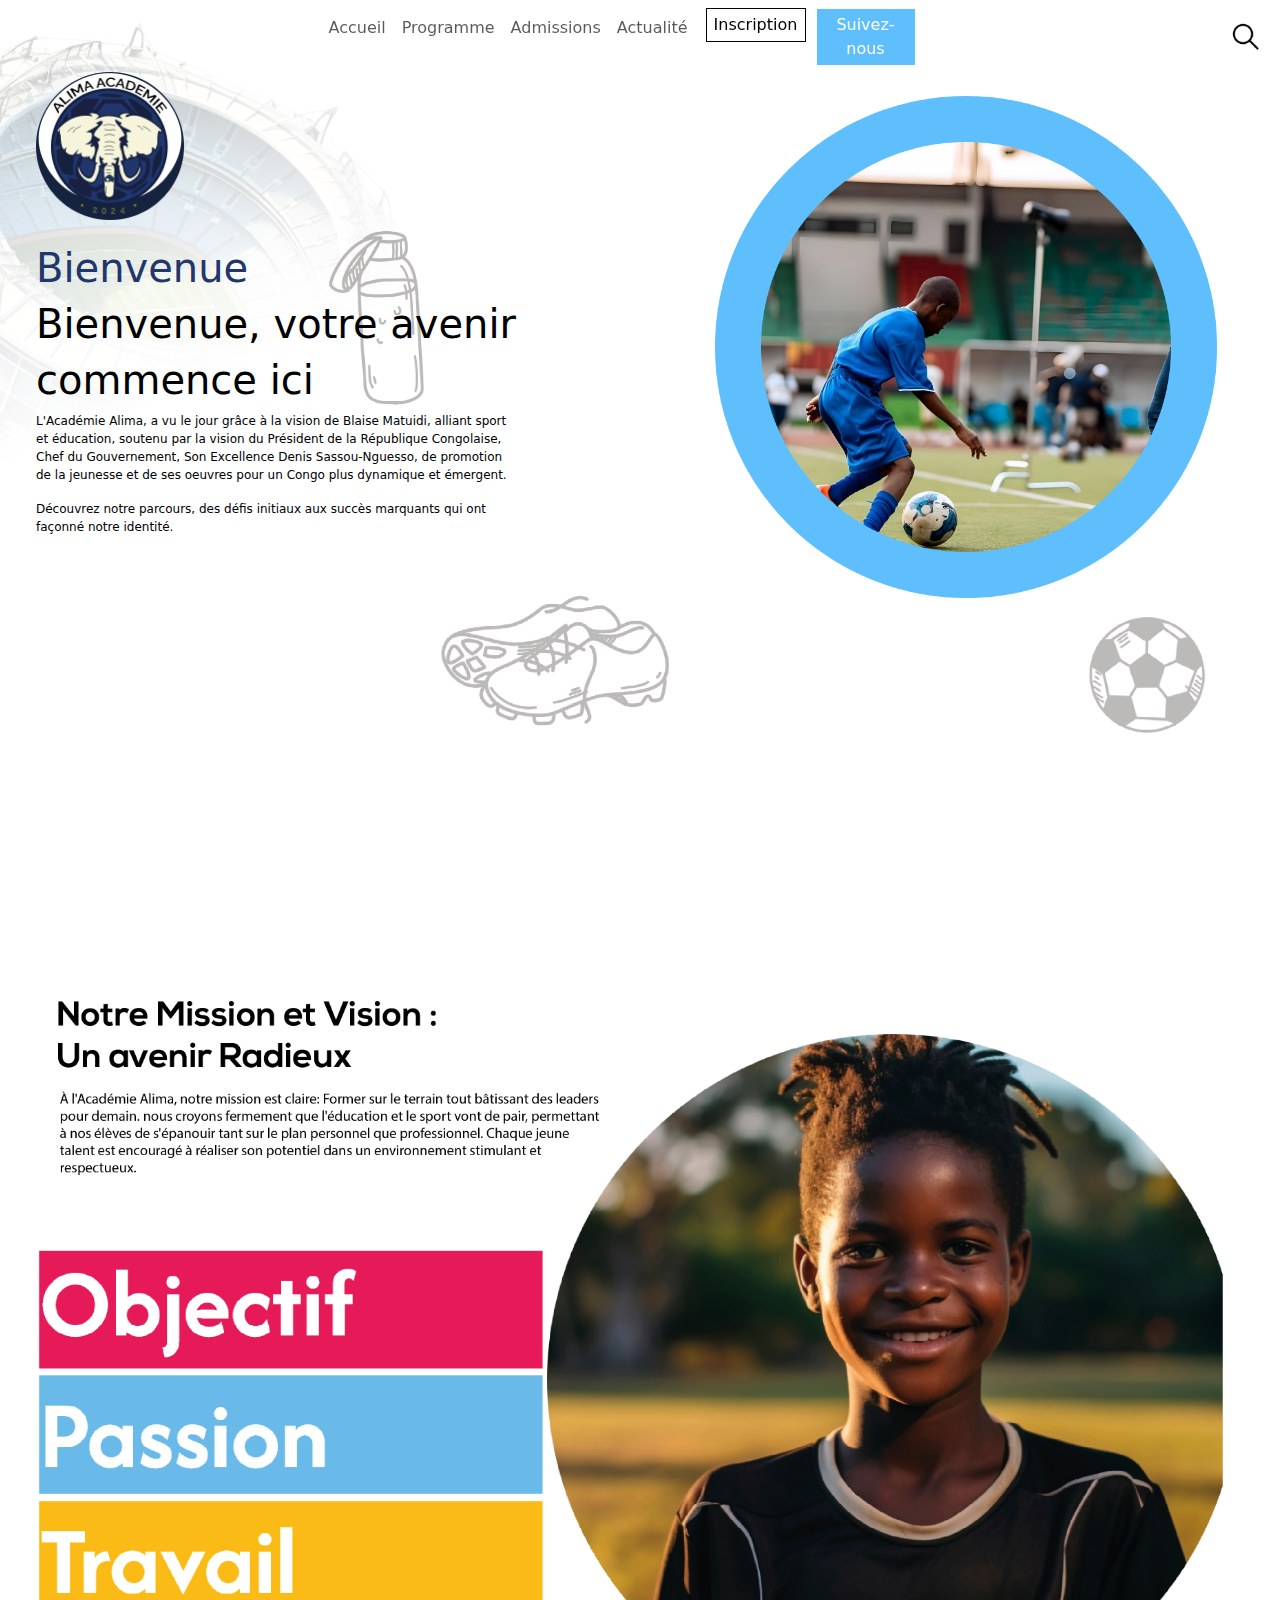
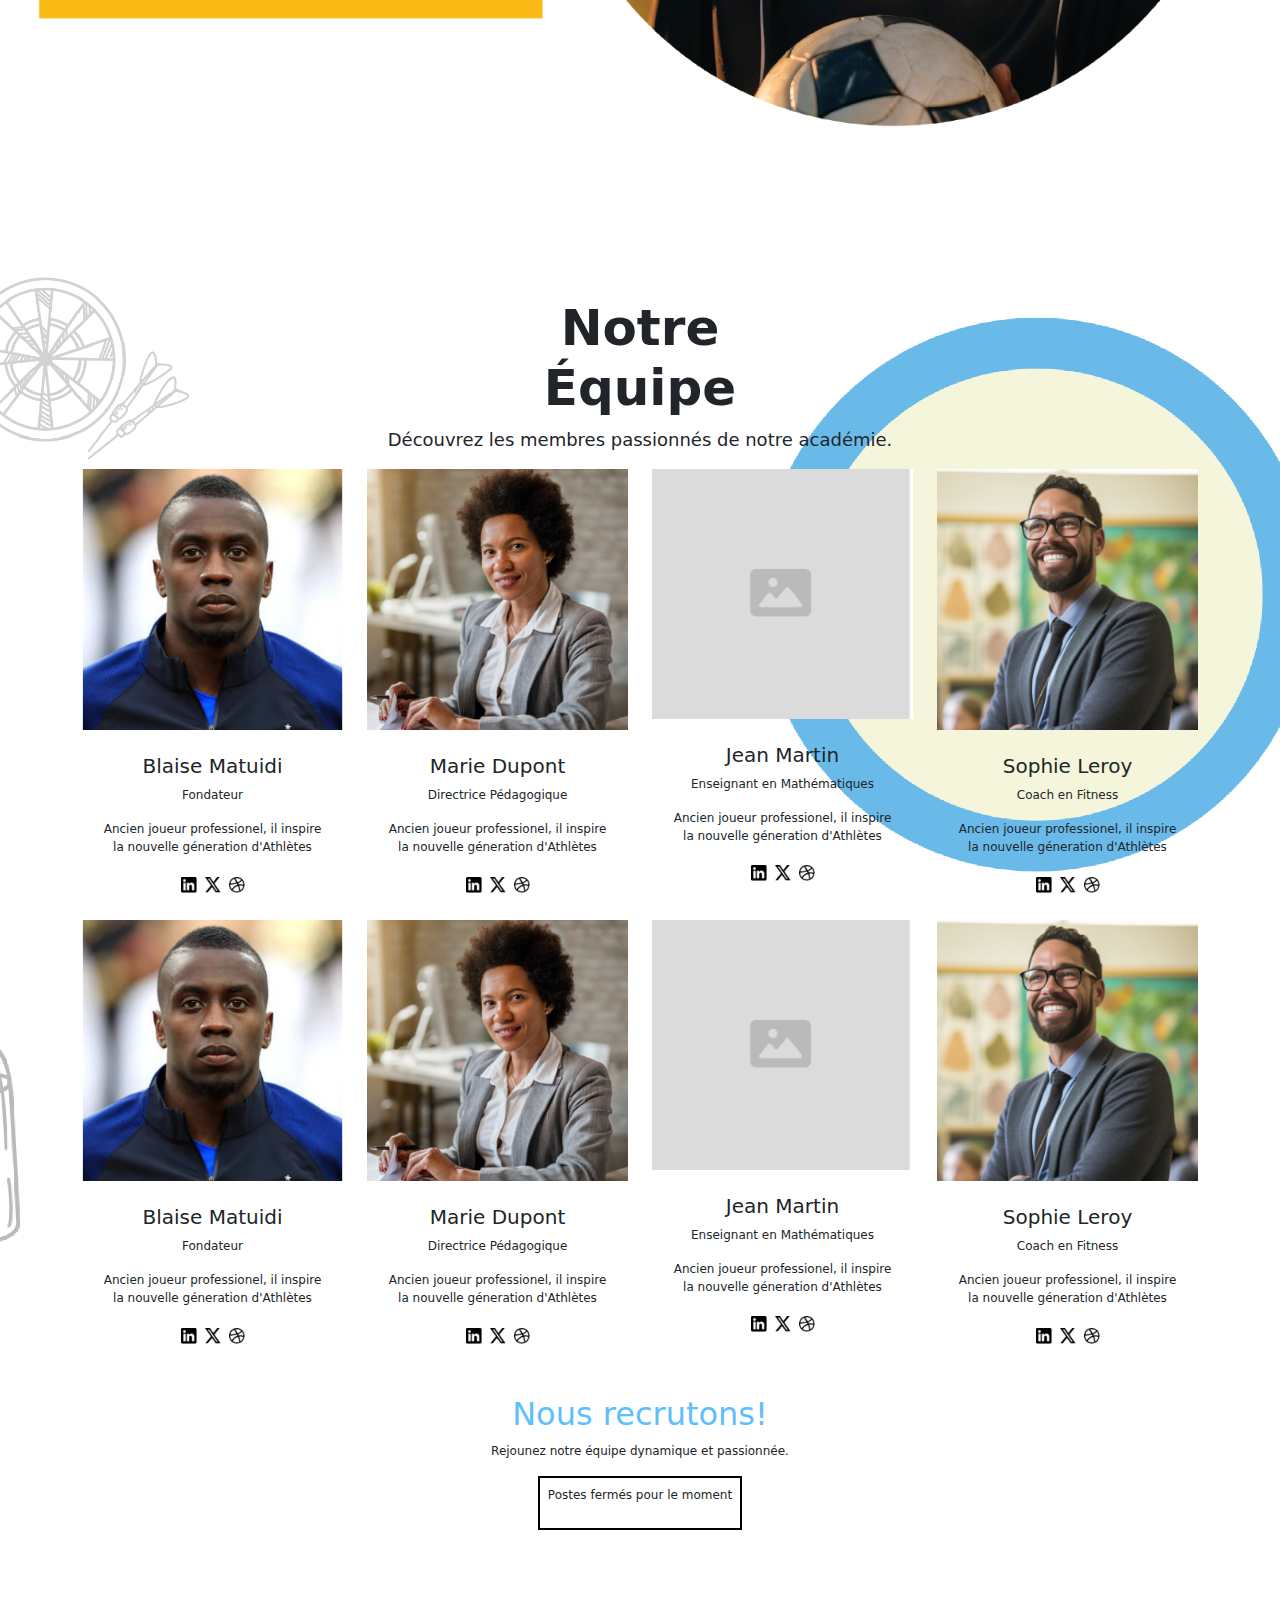
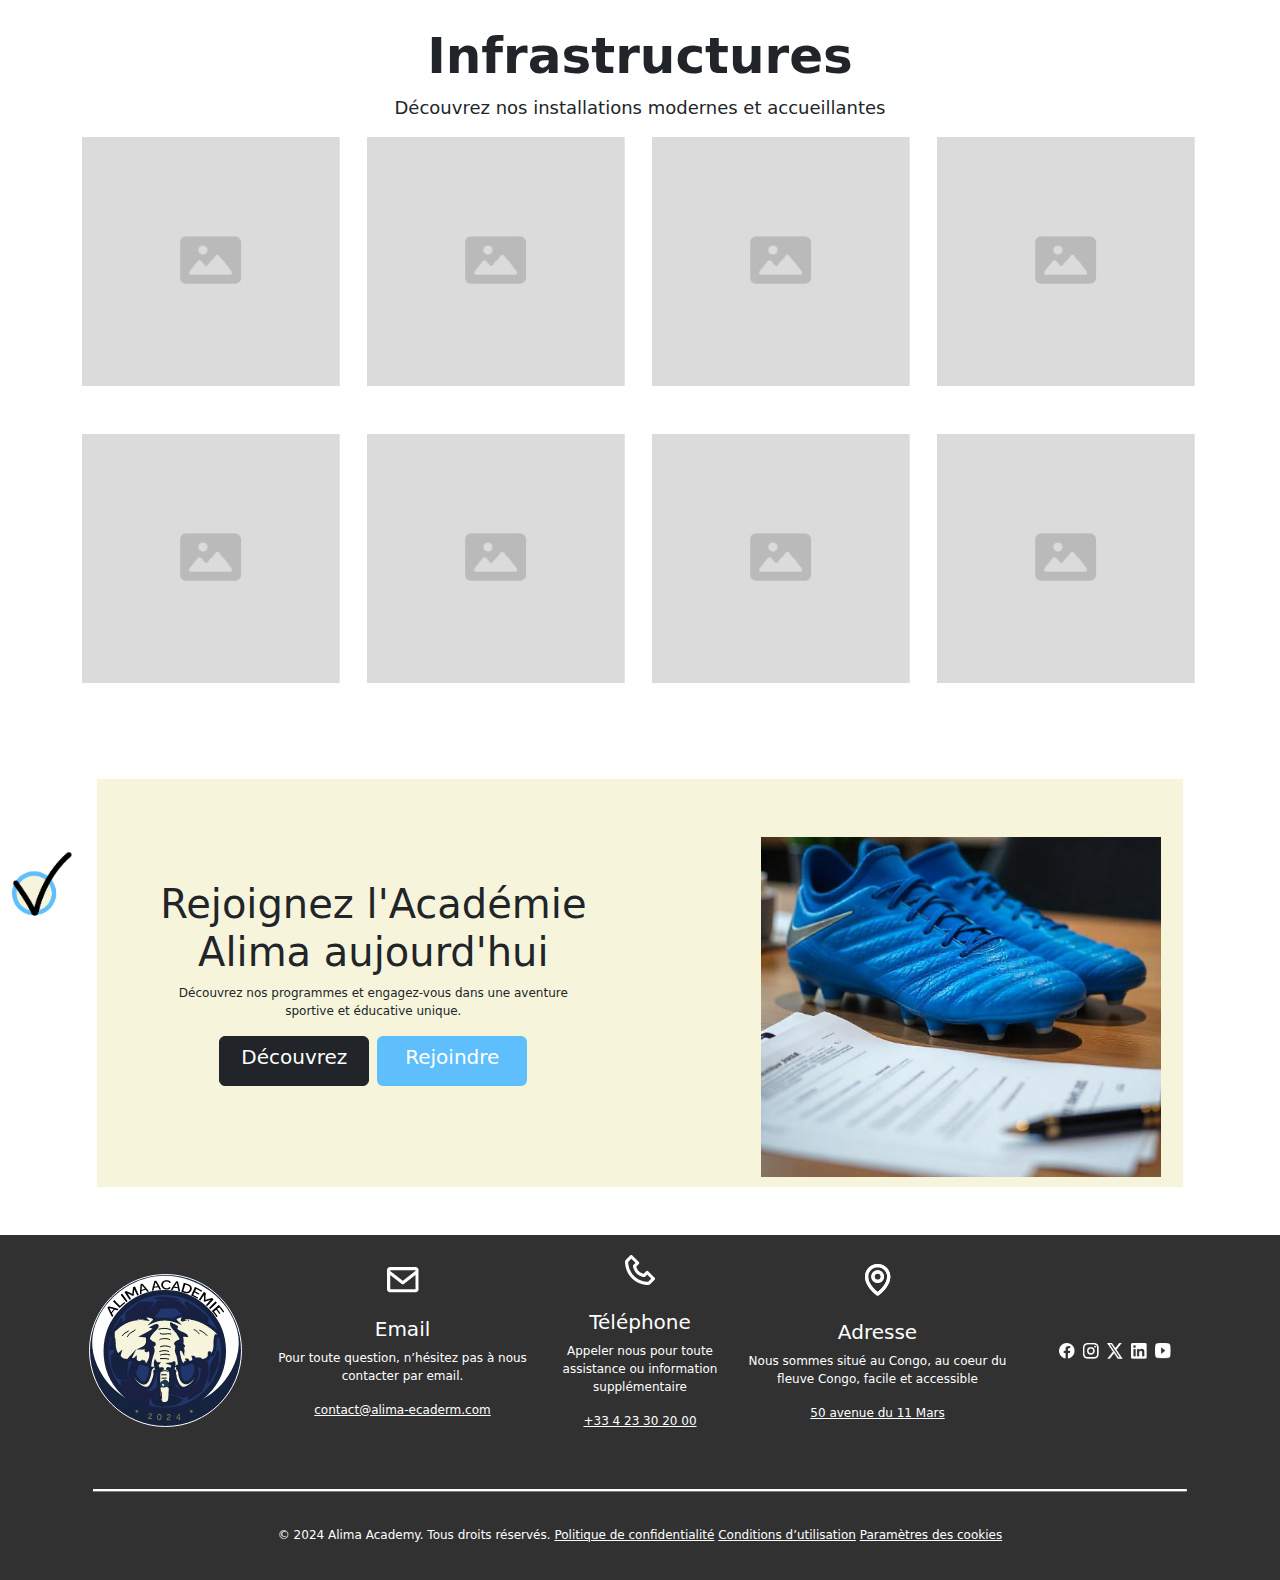
==== acceuil.html @ eb1f6236 "first commit" ====
<!DOCTYPE html>
<html lang="fr">
  <head>
    <meta charset="UTF-8" />
    <meta name="viewport" content="width=device-width, initial-scale=1.0" />
    <title>Footer</title>
    <link
      href="https://cdn.jsdelivr.net/npm/bootstrap@5.3.0/dist/css/bootstrap.min.css"
      rel="stylesheet"
    />
    <link rel="stylesheet" href="/assets/css/footer.css" />
    <link rel="stylesheet" href="/assets/css/acceuil.css" />
    <style>
      header {
        background: url("assets/image/acceuil/background.png") no-repeat center
          center/cover;
      }
      .navbar-toggler {
        background-color: black;
        color: white;
      }
      .navbar-toggler-icon {
        filter: invert(1); /* Inverse les couleurs, donc noir -> blanc */
      }
      #equipe {
        background: url("assets/image/acceuil/background2.png") no-repeat center
          center/cover;
      }
      .navbar {
        width: 100%;
        background-color: transparent;
        position: fixed;
        z-index: 100000;
      }
      .navbar.scrolled {
        background-color: black; /* Couleur après le scroll */
        box-shadow: 0px 4px 10px rgba(0, 0, 0, 0.2); /* Ajout d'une ombre */
      }
    </style>
  </head>
  <body>
    <nav class="navbar navbar-expand-lg mb-4t">
      <div class="container-fluid">
        <!-- Bouton de bascule pour les écrans mobiles -->
        <button
          class="navbar-toggler"
          type="button"
          data-bs-toggle="collapse"
          data-bs-target="#navbarNav"
        >
          <span class="navbar-toggler-icon"></span>
        </button>

        <!-- Contenu de la navbar -->
        <div
          class="collapse navbar-collapse justify-content-center"
          id="navbarNav"
        >
          <!-- Liste centrée -->
          <ul class="navbar-nav mx-auto">
            <!-- Utilisation de mx-auto pour centrer -->
            <li class="nav-item">
              <a class="nav-link" href="/acceuil.html">Accueil</a>
            </li>
            <li class="nav-item">
              <a class="nav-link" href="/programme.html">Programme</a>
            </li>
            <li class="nav-item">
              <a class="nav-link" href="/admissions.html">Admissions</a>
            </li>
            <li class="nav-item"><a class="nav-link" href="#">Actualité</a></li>
            <li class="nav-item">
              <button id="btn-first" class="btn-menu" type="button">
                Inscription
              </button>
            </li>
            <li class="nav-item">
              <button id="btn-second" class="btn-menu" type="button">
                Suivez-nous
              </button>
            </li>
          </ul>
        </div>

        <!-- Bouton de recherche (aligné à droite) -->
        <button id="btn-Recherche" type="button" class="ms-auto">
          <!-- Utilisation de ms-auto pour aligner à droite -->
          <img
            width="32"
            height="32"
            src="/assets/image/acceuil/search.png"
            alt="Recherche"
          />
        </button>
      </div>
    </nav>

    <header class="wrapper text-center bg-primary text-white">
      <div class="row mt-5">
        <!-- Colonne de gauche (contenu textuel) -->
        <div class="col-md-6 text-start ps-5 mt-4">
          <!-- Utilisation de ps-5 pour le padding à gauche -->
          <!-- Logo -->
          <img
            class="mb-4"
            style="width: 25%"
            src="/assets/image/acceuil/logo.png"
            alt="Logo Alima Académie"
          />

          <!-- Titres -->
          <h1 style="color: #20366d">Bienvenue</h1>
          <h1 style="color: black">Bienvenue, votre avenir</h1>
          <h1 style="color: black">commence ici</h1>

          <!-- Paragraphe -->
          <p style="color: black">
            L'Académie Alima, a vu le jour grâce à la vision de Blaise Matuidi,
            alliant sport <br />
            et éducation, soutenu par la vision du Président de la République
            Congolaise, <br />
            Chef du Gouvernement, Son Excellence Denis Sassou-Nguesso, de
            promotion <br />
            de la jeunesse et de ses oeuvres pour un Congo plus dynamique et
            émergent.
          </p>
          <p style="color: black">
            Découvrez notre parcours, des défis initiaux aux succès marquants
            qui ont <br />
            façonné notre identité.
          </p>
        </div>

        <!-- Colonne de droite (image) -->
        <div class="col-md-6">
          <img
            style="width: 80%"
            class="img-fluid mt-5"
            src="/assets/image/acceuil/enfant.png"
            alt="Image d'accueil"
          />
        </div>
      </div>
    </header>
    <section>
      <div class="row">
        <div class="col-md-12 p-5">
          <img
            class="img-fluid"
            src="/assets/image/acceuil/devise.png"
            alt="Image d'accueil"
          />
        </div>
      </div>
    </section>

    <section id="equipe" class="text-center p-5">
      <h1 style="font-size: 50px; font-weight: bold">
        Notre <br />
        Équipe
      </h1>
      <p style="font-size: 18px">
        Découvrez les membres passionnés de notre académie.
      </p>
      <div class="container">
        <div class="row mb-4">
          <div class="col-md-3">
            <img
              src="/assets/image/acceuil/blaise.png"
              class="img-fluid mb-4"
              alt="Blaise Matuidi"
            />
            <h5>Blaise Matuidi</h5>
            <p>Fondateur</p>
            <div class="mt-3">
              <p>
                Ancien joueur professionel, il inspire <br />
                la nouvelle géneration d'Athlètes
              </p>
            </div>
            <div
              id=""
              class="d-flex justify-content-center align-items-center gap-2"
            >
              <a href="#">
                <img
                  width="16"
                  height="16"
                  src="/assets/image/acceuil/Icon - LinkedIn_3.png"
                  alt="Facebook"
                />
              </a>
              <a href="#">
                <img
                  width="16"
                  height="16"
                  src="/assets/image/acceuil/Icon - X_3.png"
                  alt="YouTube"
                />
              </a>
              <a href="#">
                <img
                  width="16"
                  height="16"
                  src="/assets/image/acceuil/Icon - Dribble_3.png"
                  alt="LinkedIn"
                />
              </a>
            </div>
          </div>
          <div class="col-md-3">
            <img
              src="/assets/image/acceuil/femme.png"
              class="img-fluid mb-4"
              alt="Marie Dupont"
            />
            <h5>Marie Dupont</h5>
            <p>Directrice Pédagogique</p>
            <div class="mt-3">
              <p>
                Ancien joueur professionel, il inspire <br />
                la nouvelle géneration d'Athlètes
              </p>
            </div>
            <div
              id=""
              class="d-flex justify-content-center align-items-center gap-2"
            >
              <a href="#">
                <img
                  width="16"
                  height="16"
                  src="/assets/image/acceuil/Icon - LinkedIn_3.png"
                  alt="Facebook"
                />
              </a>
              <a href="#">
                <img
                  width="16"
                  height="16"
                  src="/assets/image/acceuil/Icon - X_3.png"
                  alt="YouTube"
                />
              </a>
              <a href="#">
                <img
                  width="16"
                  height="16"
                  src="/assets/image/acceuil/Icon - Dribble_3.png"
                  alt="LinkedIn"
                />
              </a>
            </div>
          </div>
          <div class="col-md-3">
            <img
              src="/assets/image/acceuil/photo.png"
              class="img-fluid mb-4"
              alt="Jean Martin"
            />
            <h5>Jean Martin</h5>
            <p>Enseignant en Mathématiques</p>
            <div class="mt-3">
              <p>
                Ancien joueur professionel, il inspire <br />
                la nouvelle géneration d'Athlètes
              </p>
            </div>
            <div
              id=""
              class="d-flex justify-content-center align-items-center gap-2"
            >
              <a href="#">
                <img
                  width="16"
                  height="16"
                  src="/assets/image/acceuil/Icon - LinkedIn_3.png"
                  alt="Facebook"
                />
              </a>
              <a href="#">
                <img
                  width="16"
                  height="16"
                  src="/assets/image/acceuil/Icon - X_3.png"
                  alt="YouTube"
                />
              </a>
              <a href="#">
                <img
                  width="16"
                  height="16"
                  src="/assets/image/acceuil/Icon - Dribble_3.png"
                  alt="LinkedIn"
                />
              </a>
            </div>
          </div>
          <div class="col-md-3">
            <img
              src="/assets/image/acceuil/homme.png"
              class="img-fluid mb-4"
              alt="Sophie Leroy"
            />
            <h5>Sophie Leroy</h5>
            <p>Coach en Fitness</p>
            <div class="mt-3">
              <p>
                Ancien joueur professionel, il inspire <br />
                la nouvelle géneration d'Athlètes
              </p>
            </div>
            <div
              id=""
              class="d-flex justify-content-center align-items-center gap-2"
            >
              <a href="#">
                <img
                  width="16"
                  height="16"
                  src="/assets/image/acceuil/Icon - LinkedIn_3.png"
                  alt="Facebook"
                />
              </a>
              <a href="#">
                <img
                  width="16"
                  height="16"
                  src="/assets/image/acceuil/Icon - X_3.png"
                  alt="YouTube"
                />
              </a>
              <a href="#">
                <img
                  width="16"
                  height="16"
                  src="/assets/image/acceuil/Icon - Dribble_3.png"
                  alt="LinkedIn"
                />
              </a>
            </div>
          </div>
        </div>
        <div class="row mb-4">
          <div class="col-md-3">
            <img
              src="/assets/image/acceuil/blaise.png"
              class="img-fluid mb-4"
              alt="Blaise Matuidi"
            />
            <h5>Blaise Matuidi</h5>
            <p>Fondateur</p>
            <div class="mt-3">
              <p>
                Ancien joueur professionel, il inspire <br />
                la nouvelle géneration d'Athlètes
              </p>
            </div>
            <div
              id=""
              class="d-flex justify-content-center align-items-center gap-2"
            >
              <a href="#">
                <img
                  width="16"
                  height="16"
                  src="/assets/image/acceuil/Icon - LinkedIn_3.png"
                  alt="Facebook"
                />
              </a>
              <a href="#">
                <img
                  width="16"
                  height="16"
                  src="/assets/image/acceuil/Icon - X_3.png"
                  alt="YouTube"
                />
              </a>
              <a href="#">
                <img
                  width="16"
                  height="16"
                  src="/assets/image/acceuil/Icon - Dribble_3.png"
                  alt="LinkedIn"
                />
              </a>
            </div>
          </div>
          <div class="col-md-3">
            <img
              src="/assets/image/acceuil/femme.png"
              class="img-fluid mb-4"
              alt="Marie Dupont"
            />
            <h5>Marie Dupont</h5>
            <p>Directrice Pédagogique</p>
            <div class="mt-3">
              <p>
                Ancien joueur professionel, il inspire <br />
                la nouvelle géneration d'Athlètes
              </p>
            </div>
            <div
              id=""
              class="d-flex justify-content-center align-items-center gap-2"
            >
              <a href="#">
                <img
                  width="16"
                  height="16"
                  src="/assets/image/acceuil/Icon - LinkedIn_3.png"
                  alt="Facebook"
                />
              </a>
              <a href="#">
                <img
                  width="16"
                  height="16"
                  src="/assets/image/acceuil/Icon - X_3.png"
                  alt="YouTube"
                />
              </a>
              <a href="#">
                <img
                  width="16"
                  height="16"
                  src="/assets/image/acceuil/Icon - Dribble_3.png"
                  alt="LinkedIn"
                />
              </a>
            </div>
          </div>
          <div class="col-md-3">
            <img
              src="/assets/image/acceuil/photo.png"
              class="img-fluid mb-4"
              alt="Jean Martin"
            />
            <h5>Jean Martin</h5>
            <p>Enseignant en Mathématiques</p>
            <div class="mt-3">
              <p>
                Ancien joueur professionel, il inspire <br />
                la nouvelle géneration d'Athlètes
              </p>
            </div>
            <div
              id=""
              class="d-flex justify-content-center align-items-center gap-2"
            >
              <a href="#">
                <img
                  width="16"
                  height="16"
                  src="/assets/image/acceuil/Icon - LinkedIn_3.png"
                  alt="Facebook"
                />
              </a>
              <a href="#">
                <img
                  width="16"
                  height="16"
                  src="/assets/image/acceuil/Icon - X_3.png"
                  alt="YouTube"
                />
              </a>
              <a href="#">
                <img
                  width="16"
                  height="16"
                  src="/assets/image/acceuil/Icon - Dribble_3.png"
                  alt="LinkedIn"
                />
              </a>
            </div>
          </div>
          <div class="col-md-3">
            <img
              src="/assets/image/acceuil/homme.png"
              class="img-fluid mb-4"
              alt="Sophie Leroy"
            />
            <h5>Sophie Leroy</h5>
            <p>Coach en Fitness</p>
            <div class="mt-3">
              <p>
                Ancien joueur professionel, il inspire <br />
                la nouvelle géneration d'Athlètes
              </p>
            </div>
            <div
              id=""
              class="d-flex justify-content-center align-items-center gap-2"
            >
              <a href="#">
                <img
                  width="16"
                  height="16"
                  src="/assets/image/acceuil/Icon - LinkedIn_3.png"
                  alt="Facebook"
                />
              </a>
              <a href="#">
                <img
                  width="16"
                  height="16"
                  src="/assets/image/acceuil/Icon - X_3.png"
                  alt="YouTube"
                />
              </a>
              <a href="#">
                <img
                  width="16"
                  height="16"
                  src="/assets/image/acceuil/Icon - Dribble_3.png"
                  alt="LinkedIn"
                />
              </a>
            </div>
          </div>
        </div>
        <div class="row mt-5">
          <div class="col-md-12">
            <h2 style="color: #5ebffc">Nous recrutons!</h2>
            <p>Rejounez notre équipe dynamique et passionnée.</p>

            <div
              style="
                display: inline-block;
                text-align: center;
                justify-items: center;
                border: 2px solid black;
              "
              class="p-2"
            >
              <p>Postes fermés pour le moment</p>
            </div>
          </div>
        </div>
      </div>
    </section>
    <section class="text-center p-5">
      <h1 style="font-size: 50px; font-weight: bold">Infrastructures</h1>
      <p style="font-size: 18px">
        Découvrez nos installations modernes et accueillantes
      </p>
      <div class="container">
        <div class="row mb-4">
          <div class="col-md-3">
            <img
              src="/assets/image/acceuil/photo.png"
              class="img-fluid mb-4"
              alt="Blaise Matuidi"
            />
          </div>
          <div class="col-md-3">
            <img
              src="/assets/image/acceuil/photo.png"
              class="img-fluid mb-4"
              alt="Blaise Matuidi"
            />
          </div>
          <div class="col-md-3">
            <img
              src="/assets/image/acceuil/photo.png"
              class="img-fluid mb-4"
              alt="Blaise Matuidi"
            />
          </div>
          <div class="col-md-3">
            <img
              src="/assets/image/acceuil/photo.png"
              class="img-fluid mb-4"
              alt="Blaise Matuidi"
            />
          </div>
        </div>
        <div class="row mb-4">
          <div class="col-md-3">
            <img
              src="/assets/image/acceuil/photo.png"
              class="img-fluid mb-4"
              alt="Blaise Matuidi"
            />
          </div>
          <div class="col-md-3">
            <img
              src="/assets/image/acceuil/photo.png"
              class="img-fluid mb-4"
              alt="Blaise Matuidi"
            />
          </div>
          <div class="col-md-3">
            <img
              src="/assets/image/acceuil/photo.png"
              class="img-fluid mb-4"
              alt="Blaise Matuidi"
            />
          </div>
          <div class="col-md-3">
            <img
              src="/assets/image/acceuil/photo.png"
              class="img-fluid mb-4"
              alt="Blaise Matuidi"
            />
          </div>
        </div>
      </div>
    </section>
    <section>
      <div class="row">
        <div class="col-md-1 mt-4 p-4">
          <img
            class="img-fluid mt-4"
            src="/assets/image/acceuil/check.png"
            alt=""
            srcset=""
          />
        </div>
        <div class="col-md-10">
          <div
            class="row justify-content-center align-items-center text-center text-md-center"
            style="background-color: #f6f5db; padding: 10px"
          >
            <!-- Left Content (Text & Buttons) -->
            <div
              class="col-md-6 d-flex flex-column align-items-center align-items-md-center"
            >
              <h1>
                Rejoignez l'Académie <br />
                Alima aujourd'hui
              </h1>
              <p>
                Découvrez nos programmes et engagez-vous dans une aventure
                <br />
                sportive et éducative unique.
              </p>
              <div class="buttons d-flex flex-column flex-sm-row gap-2">
                <button
                  type="button"
                  class="p-2 btn btn-dark"
                  style="width: 150px"
                >
                  <h5 style="color: white">Découvrez</h5>
                </button>
                <button
                  type="button"
                  class="p-2 btn"
                  style="background-color: #5ebffc; border: none; width: 150px"
                >
                  <h5 style="color: white">Rejoindre</h5>
                </button>
              </div>
            </div>

            <!-- Right Content (Image) -->
            <div class="col-md-6 d-flex justify-content-center mt-5">
              <img
                class="img-fluid"
                src="/assets/image/acceuil/chaussure.png"
                alt="Description de l'image"
              />
            </div>
          </div>
        </div>

        <div class="col-md-1"></div>
      </div>
    </section>
    <footer class="mt-5" id="footer"></footer>
    <script>
      function loadHTML(containerId, filePath) {
        fetch(filePath)
          .then((response) => response.text()) // Convert the response to text
          .then((html) => {
            document.getElementById(containerId).innerHTML = html; // Insert into container
          })
          .catch((error) => console.error("Error loading HTML:", error));
      }

      // Example: Load "content.html" into a div with ID "myContainer"
      loadHTML("footer", "footer.html");
    </script>
    <script>
      document.addEventListener("DOMContentLoaded", function () {
        var navbar = document.querySelector(".navbar");
        var navLinks = document.querySelectorAll(".nav-link");

        window.addEventListener("scroll", function () {
          if (window.scrollY > 50) {
            navbar.classList.add("bg-dark", "shadow");
            navbar.classList.remove("bg-transparent");
            navLinks.forEach((link) => (link.style.color = "white")); // Garde les liens en blanc
          } else {
            navbar.classList.remove("bg-dark", "shadow");
            navbar.classList.add("bg-transparent");
            navLinks.forEach((link) => (link.style.color = "black")); // Garde les liens en blanc même en haut
          }
        });
      });
    </script>
    <script src="https://cdn.jsdelivr.net/npm/bootstrap@5.3.0/dist/js/bootstrap.bundle.min.js"></script>
  </body>
</html>
---- assets/css/footer.css ----
html, body {
            height: 100%;
            margin: 0;
        }
        .wrapper {
            display: flex;
            flex-direction: column;
            min-height: 100%;
        }
        .content {
            flex: 1;
        }
        footer {
  background-color: #313131;
  padding: 20px 0;
  text-align: center;
  color: white;
}
footer a {
  color: white;
  text-decoration: none;
}
footer a:hover {
  text-decoration: underline;
}
#social a ,politique{
  margin-right: 4px; /* Espace de 16px entre les icônes */
}
#social a:last-child {
  margin-right: 0; /* Pas de marge à droite pour le dernier élément */
}
p{
    font-size: 12px;
}
#divider{
    width: 98%;
}
---- assets/css/acceuil.css ----
/* navbar */

.navbar-nav .nav-item .nav-link:hover,
.navbar-nav .nav-item .nav-link:focus,
.navbar-nav .nav-item .nav-link.active {
  border-bottom: 4px solid #5ebffc; /* Bordure bleue de 2px */
}

.navbar{
  width: 100%;
  background-color: transparent;
  position: fixed;
  z-index: 100000;
}


.btn-menu {
  background-color: white;
  width: 100px;
  margin-left: 10px;
}

#btn-first {
  padding: 4px;
  background-color: white;
  color: black;
  border: 1px solid black;
}
#btn-second {
  padding: 4px;
  background-color: #5ebffc;
  color: white;
  border: 1px solid white;
}

#btn-Recherche{
  background-color: transparent;
  border: none;
}


/* compteur de temps */

.countdown {
  display: flex;
  justify-content: start;
  align-items: start;
  margin-top: 50px;
}
.countdown div {
  background: linear-gradient(to bottom, #444, #111);
  border-radius: 5px;
  padding: 20px;
  margin: 10px;
  width: 80px;
  text-align: center;
  box-shadow: 2px 2px 10px rgba(0, 0, 0, 0.8);
}
.countdown div span {
  display: block;
  font-size: 14px;
  font-weight: bold;
}
.label {
  font-size: 4px;
  margin-top: 5px;
}


/* la partie news letter */

.newsletter {
    background-color: black;
    color: white;
    padding: 50px 0;
}

.email-input {
    max-width: 350px;
    border: 1px solid white;
    background-color: black;
    color: white;
    padding: 10px;
}

.email-input::placeholder {
    color: gray;
}

.btn-light {
    font-weight: bold;
}




/* temoignage */

.testimonials {
    background-color: #fdfde6;
    padding: 50px 0;
    text-align: start;
}

.testimonial {
    background: transparent;
    border-radius: 10px;
    padding: 20px;
    font-size: 18px;
    color: #333;
}

.stars {
    color: #007bff;
    font-size: 20px;
}

.profile {
    display: flex;
    align-items: center;
    margin-top: 15px;
    text-align: start;
}

.profile img {
    width: 50px;
    height: 50px;
    border-radius: 50%;
    margin-right: 10px;
    background: #ccc;
}

.parent-link {
    color: #5ebffc;
    text-decoration: none;
}

.nav-btn {
    position: absolute;
    top: 50%;
    background: none;
    border: none;
    font-size: 24px;
    cursor: pointer;
    color: black;
}

.left {
    left: 20px;
}

.right {
    right: 20px;
}

.navbar-toggler{
  background-color: black;
  color: white;
}
.navbar-toggler-icon{
  color: white;
}
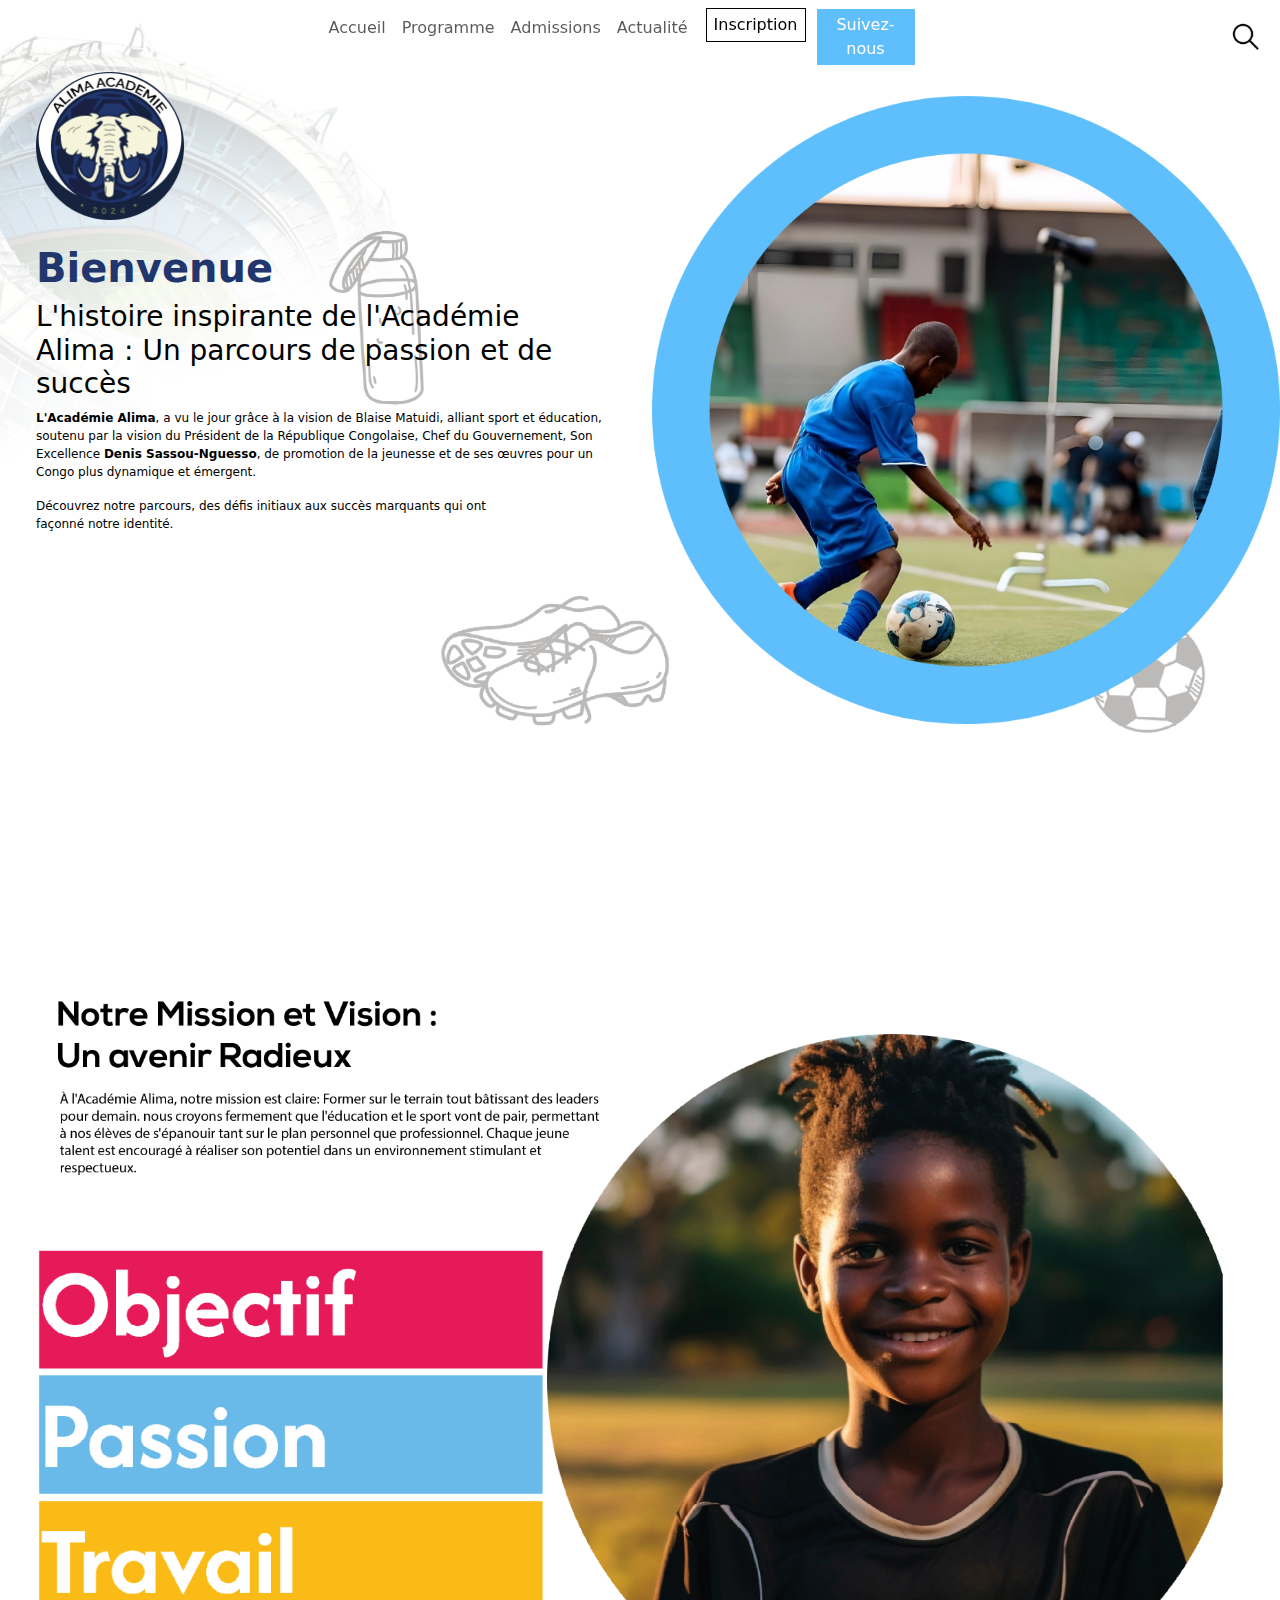
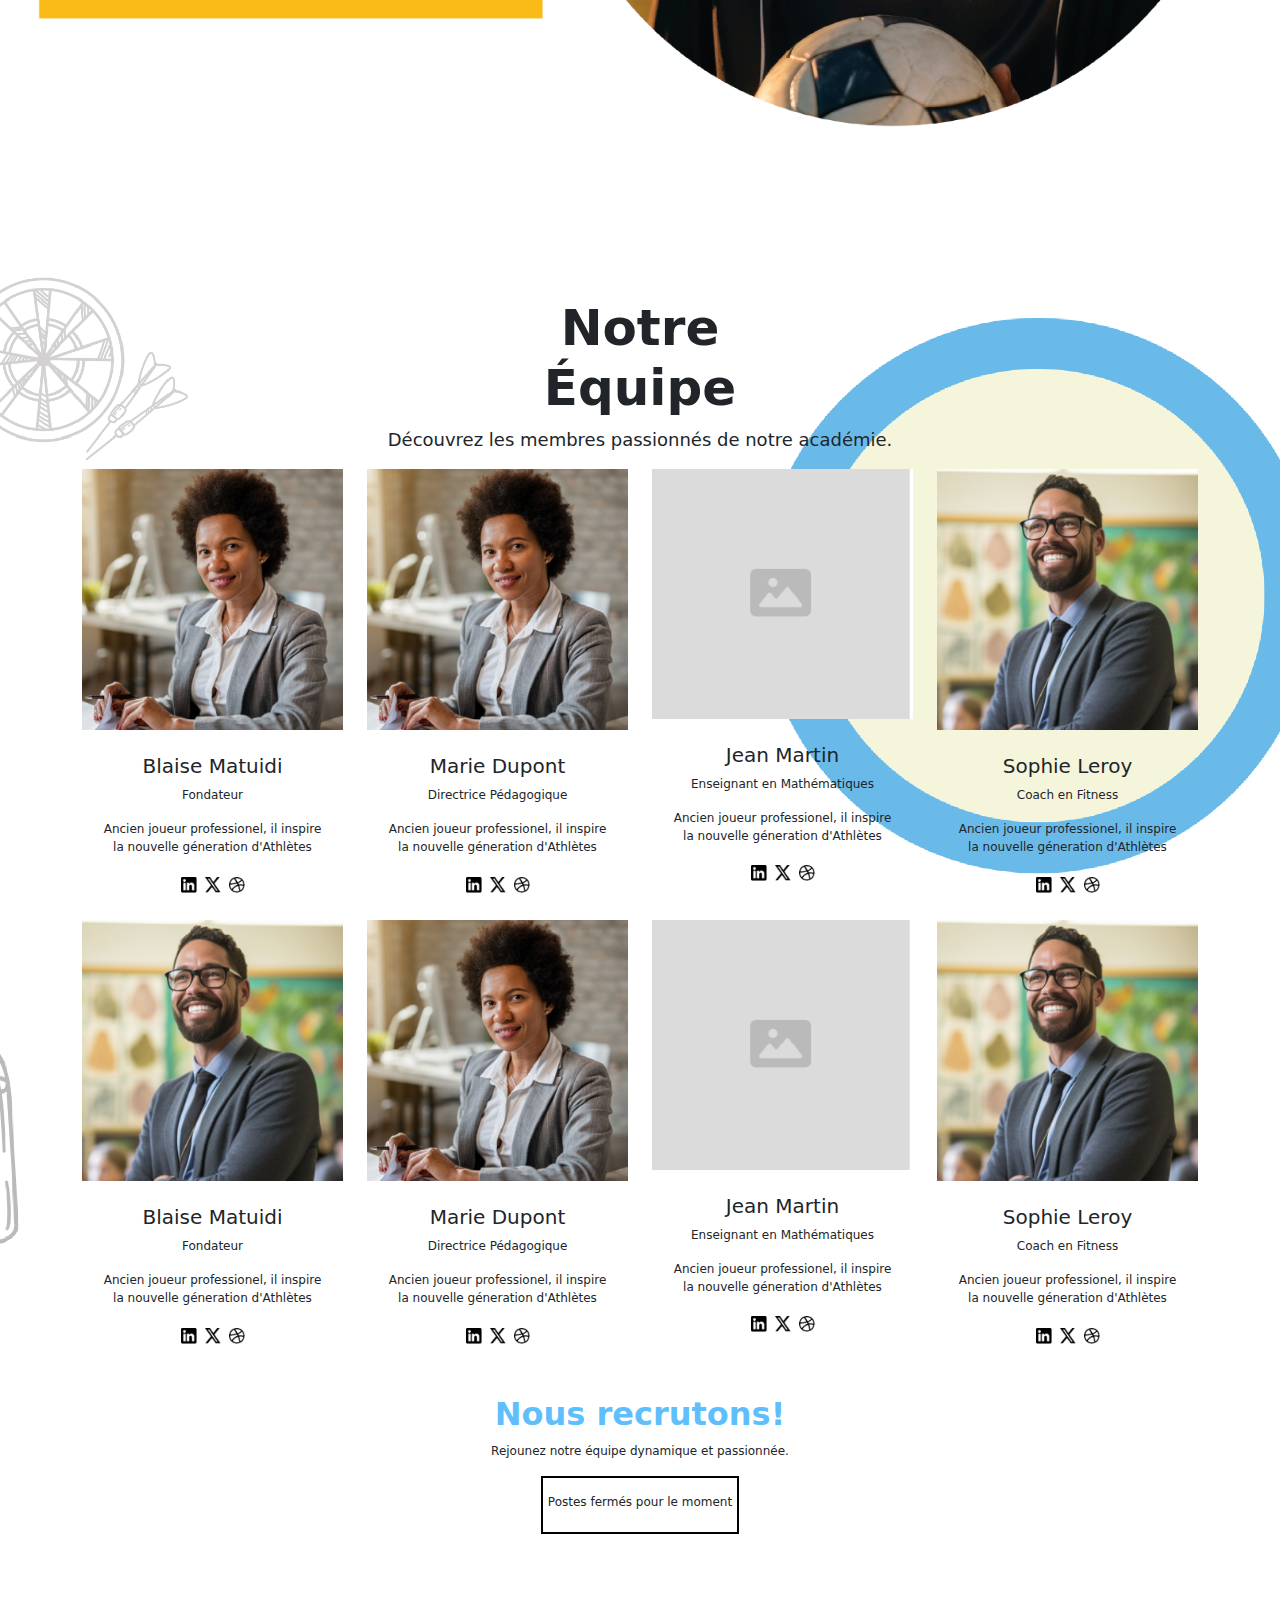
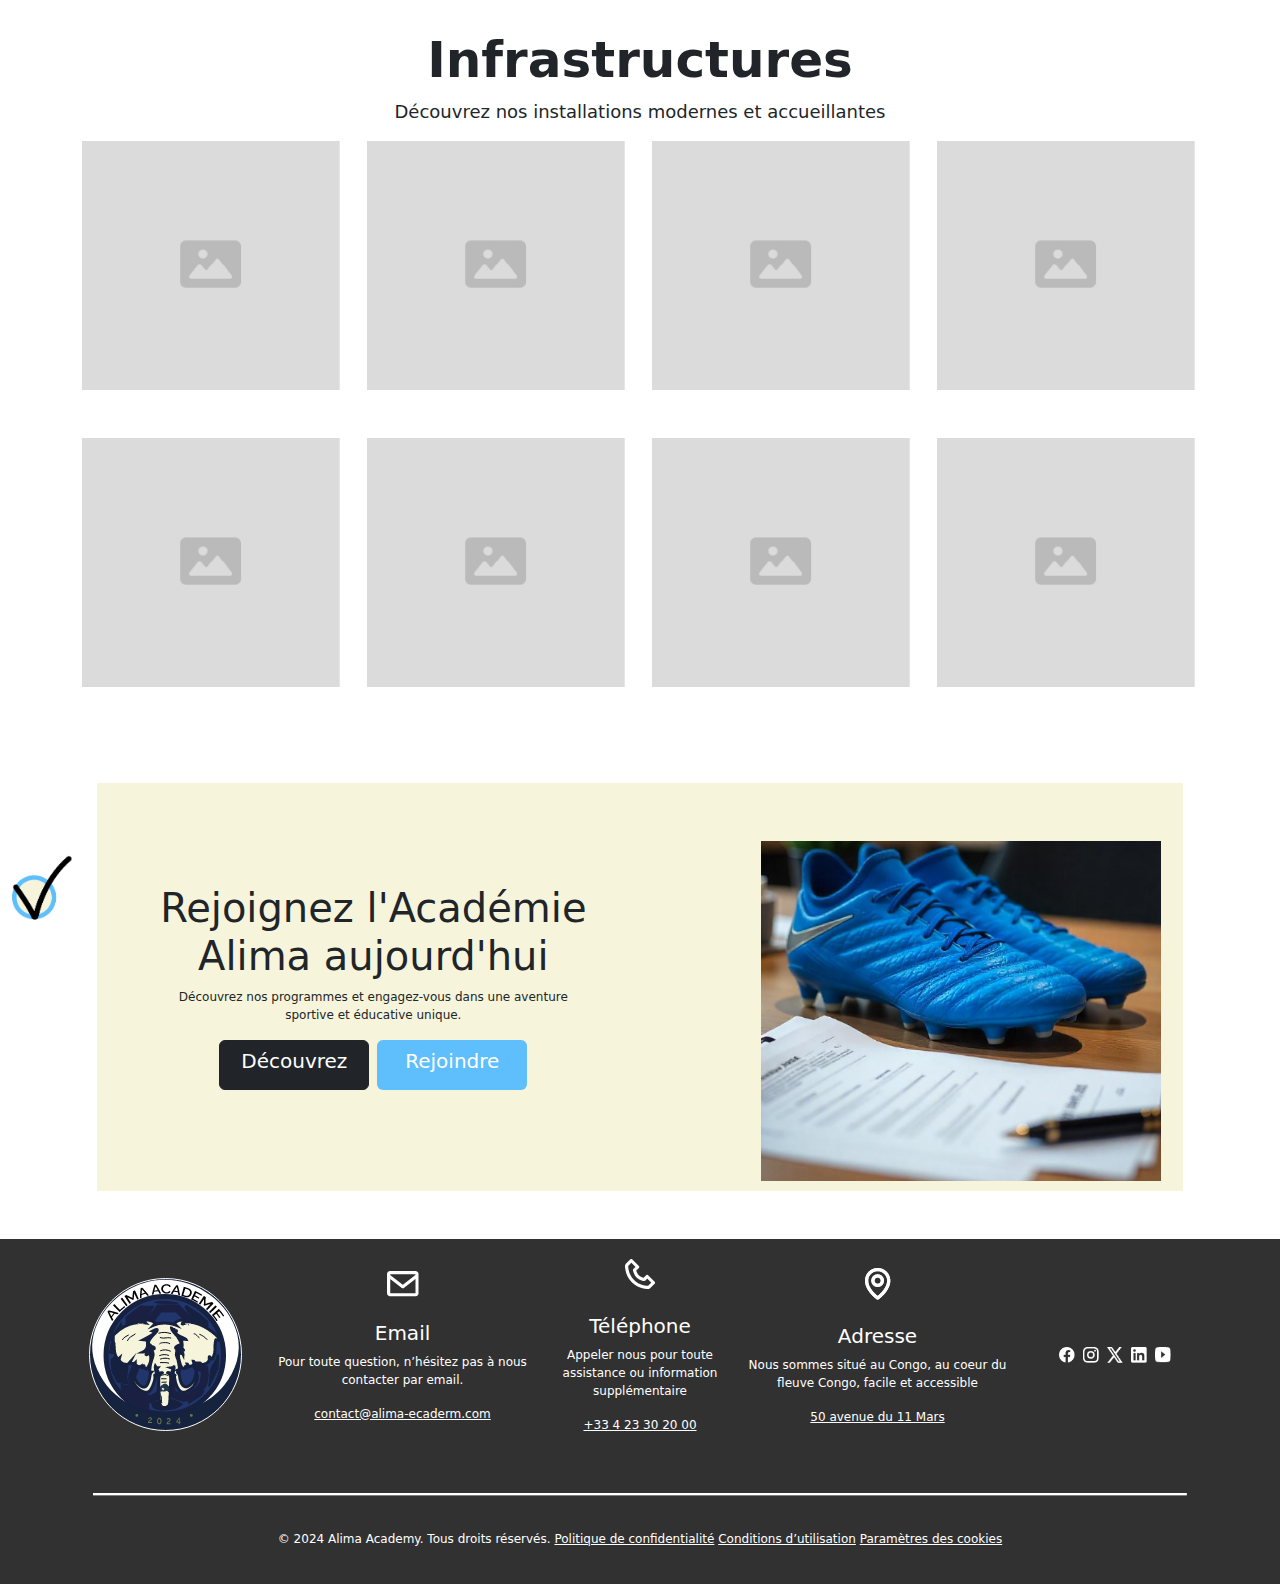
==== commit 9ce9f412: "commit message" ====
--- a/acceuil.html
+++ b/acceuil.html
@@ -60,7 +60,7 @@
           <ul class="navbar-nav mx-auto">
             <!-- Utilisation de mx-auto pour centrer -->
             <li class="nav-item">
-              <a class="nav-link" href="/acceuil.html">Accueil</a>
+              <a class="nav-link" href="/index.html">Accueil</a>
             </li>
             <li class="nav-item">
               <a class="nav-link" href="/programme.html">Programme</a>
@@ -95,7 +95,7 @@
       </div>
     </nav>
 
-    <header class="wrapper text-center bg-primary text-white">
+    <header class="wrapper text-center text-white">
       <div class="row mt-5">
         <!-- Colonne de gauche (contenu textuel) -->
         <div class="col-md-6 text-start ps-5 mt-4">
@@ -109,20 +109,20 @@
           />
 
           <!-- Titres -->
-          <h1 style="color: #20366d">Bienvenue</h1>
-          <h1 style="color: black">Bienvenue, votre avenir</h1>
-          <h1 style="color: black">commence ici</h1>
+         
+          <h1 style="color: black; font-weight: 500;"> <span style="color: #20366d; font-weight: bold;">Bienvenue</span>
+</h1>
+<h3 style="color: black; font-weight: 500;">L'histoire inspirante de l'Académie <br> 
+  Alima : Un parcours de passion et de succès 
+
+</h3>
+      
 
           <!-- Paragraphe -->
           <p style="color: black">
-            L'Académie Alima, a vu le jour grâce à la vision de Blaise Matuidi,
-            alliant sport <br />
-            et éducation, soutenu par la vision du Président de la République
-            Congolaise, <br />
-            Chef du Gouvernement, Son Excellence Denis Sassou-Nguesso, de
-            promotion <br />
-            de la jeunesse et de ses oeuvres pour un Congo plus dynamique et
-            émergent.
+            <b>L'Académie Alima</b>, a vu le jour grâce à la vision de Blaise Matuidi, alliant sport et éducation, soutenu par la vision du Président de la République Congolaise, 
+            Chef du Gouvernement, Son Excellence <b>Denis Sassou-Nguesso</b>, de promotion de la jeunesse et de ses œuvres pour un Congo plus dynamique et émergent.
+            
           </p>
           <p style="color: black">
             Découvrez notre parcours, des défis initiaux aux succès marquants
@@ -134,7 +134,7 @@
         <!-- Colonne de droite (image) -->
         <div class="col-md-6">
           <img
-            style="width: 80%"
+            style="width: 100%"
             class="img-fluid mt-5"
             src="/assets/image/acceuil/enfant.png"
             alt="Image d'accueil"
@@ -166,7 +166,7 @@
         <div class="row mb-4">
           <div class="col-md-3">
             <img
-              src="/assets/image/acceuil/blaise.png"
+              src="/assets/image/acceuil/femme.png"
               class="img-fluid mb-4"
               alt="Blaise Matuidi"
             />
@@ -344,7 +344,7 @@
         <div class="row mb-4">
           <div class="col-md-3">
             <img
-              src="/assets/image/acceuil/blaise.png"
+              src="/assets/image/acceuil/homme.png"
               class="img-fluid mb-4"
               alt="Blaise Matuidi"
             />
@@ -521,17 +521,22 @@
         </div>
         <div class="row mt-5">
           <div class="col-md-12">
-            <h2 style="color: #5ebffc">Nous recrutons!</h2>
+            <h2 style="color: #5ebffc; font-weight: bold;">Nous recrutons!</h2>
             <p>Rejounez notre équipe dynamique et passionnée.</p>
 
             <div
               style="
-                display: inline-block;
-                text-align: center;
+                display: inline-flex;
+            
+                margin: 0 auto;
                 justify-items: center;
+                align-items: center;
+                justify-content: center;
                 border: 2px solid black;
+                padding: 5px;
+                padding-top: 15px;
               "
-              class="p-2"
+              class=""
             >
               <p>Postes fermés pour le moment</p>
             </div>
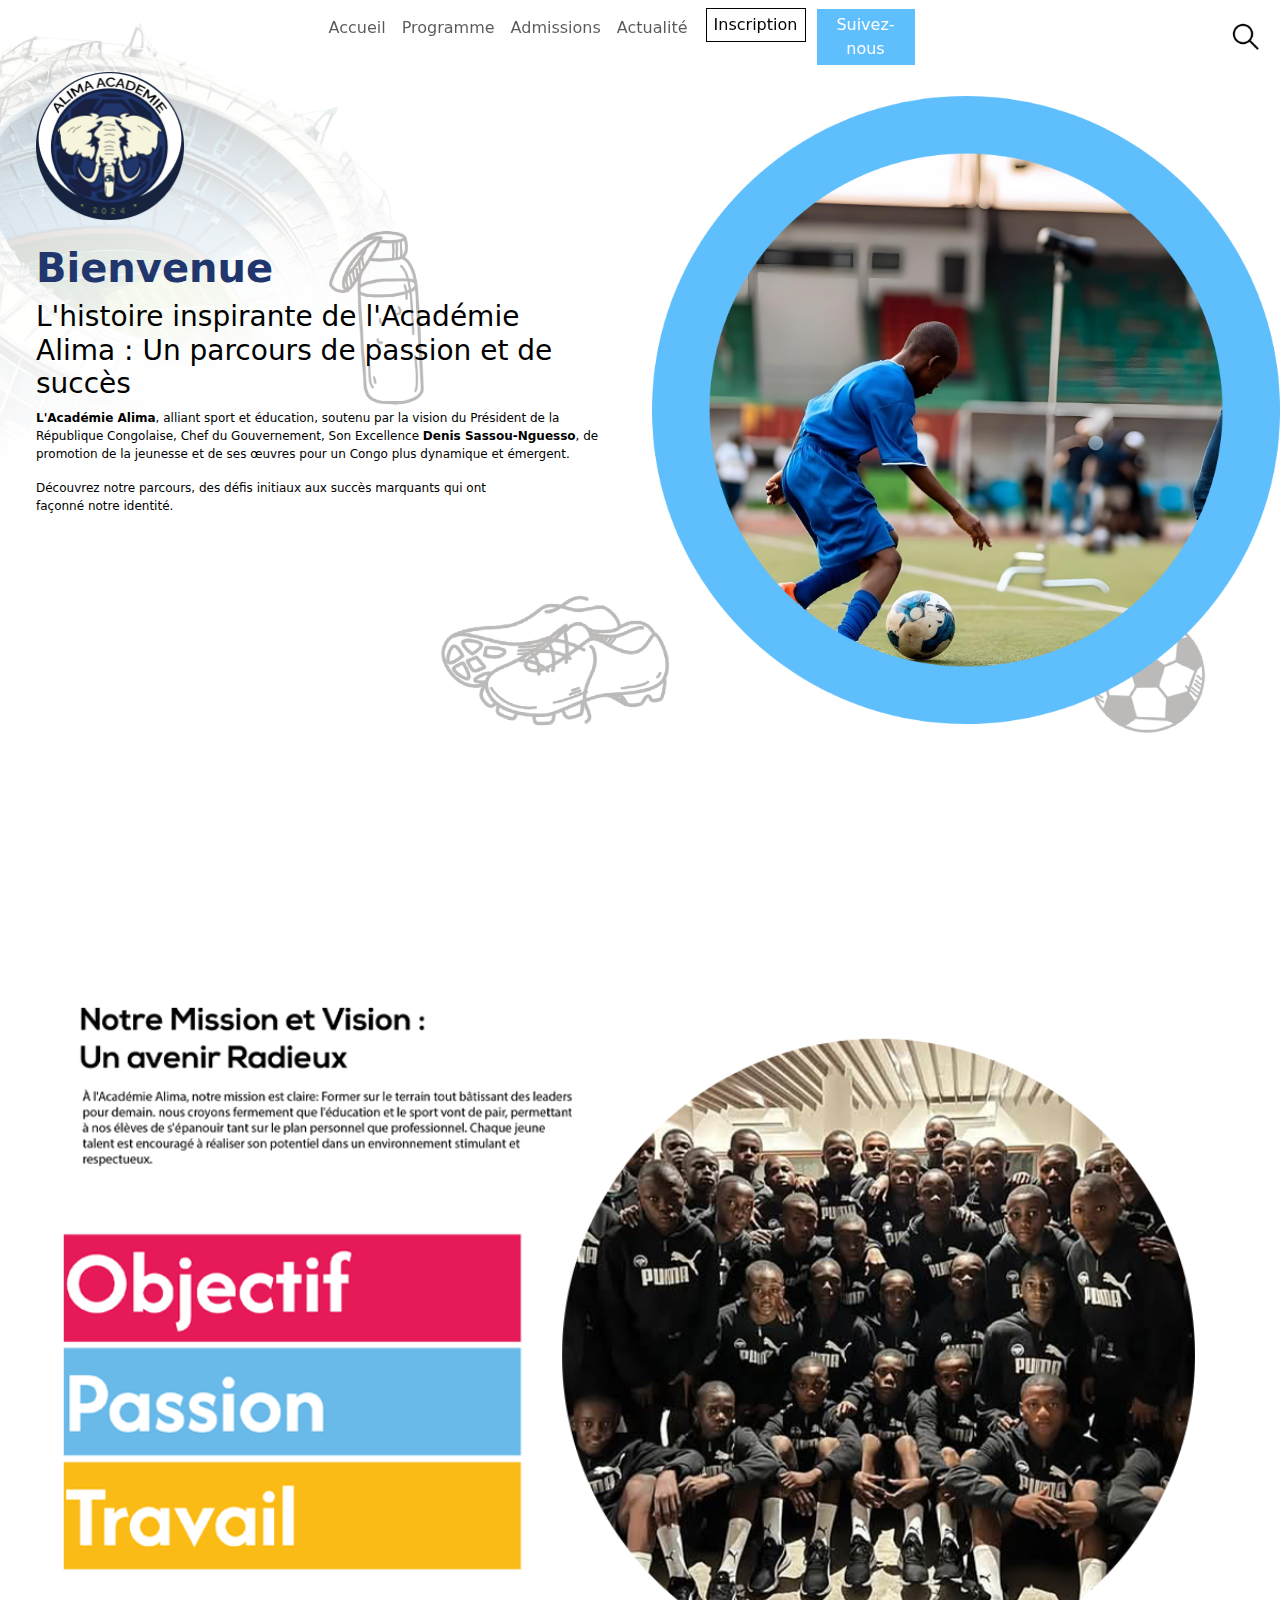
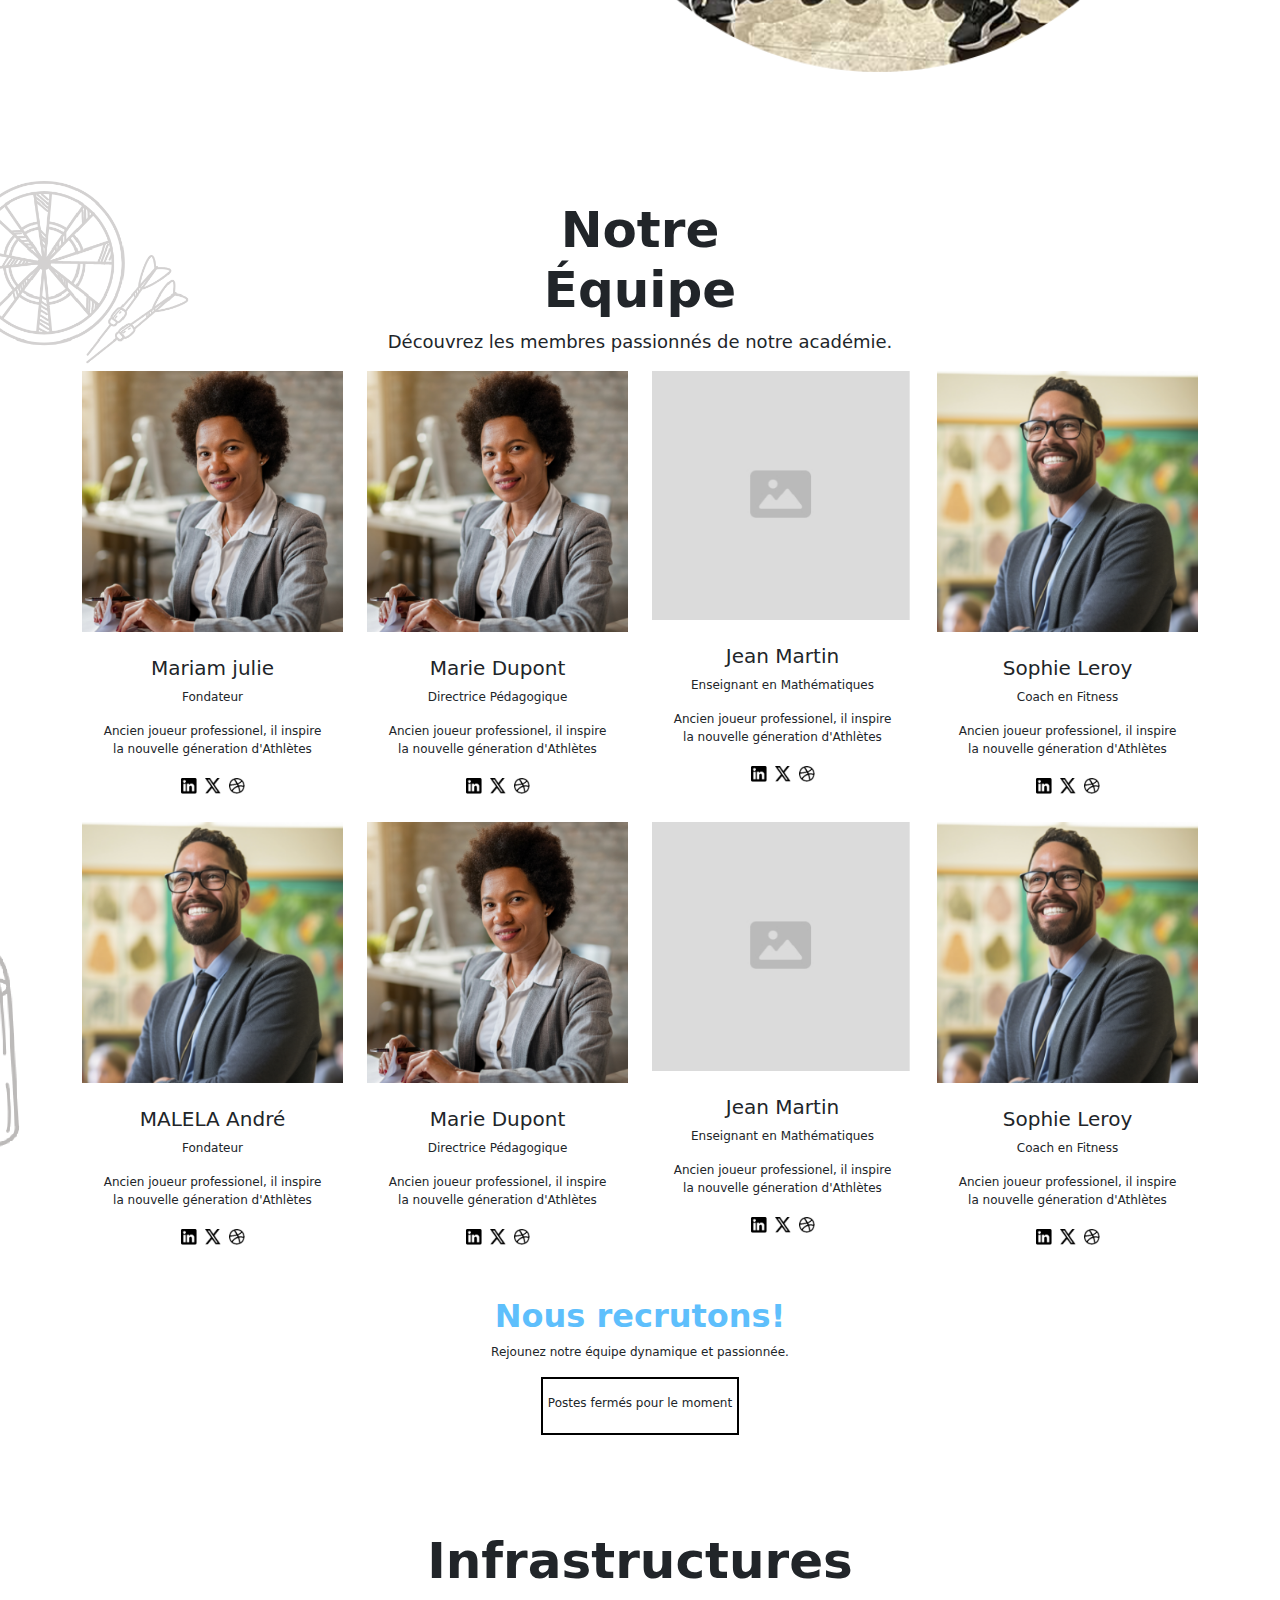
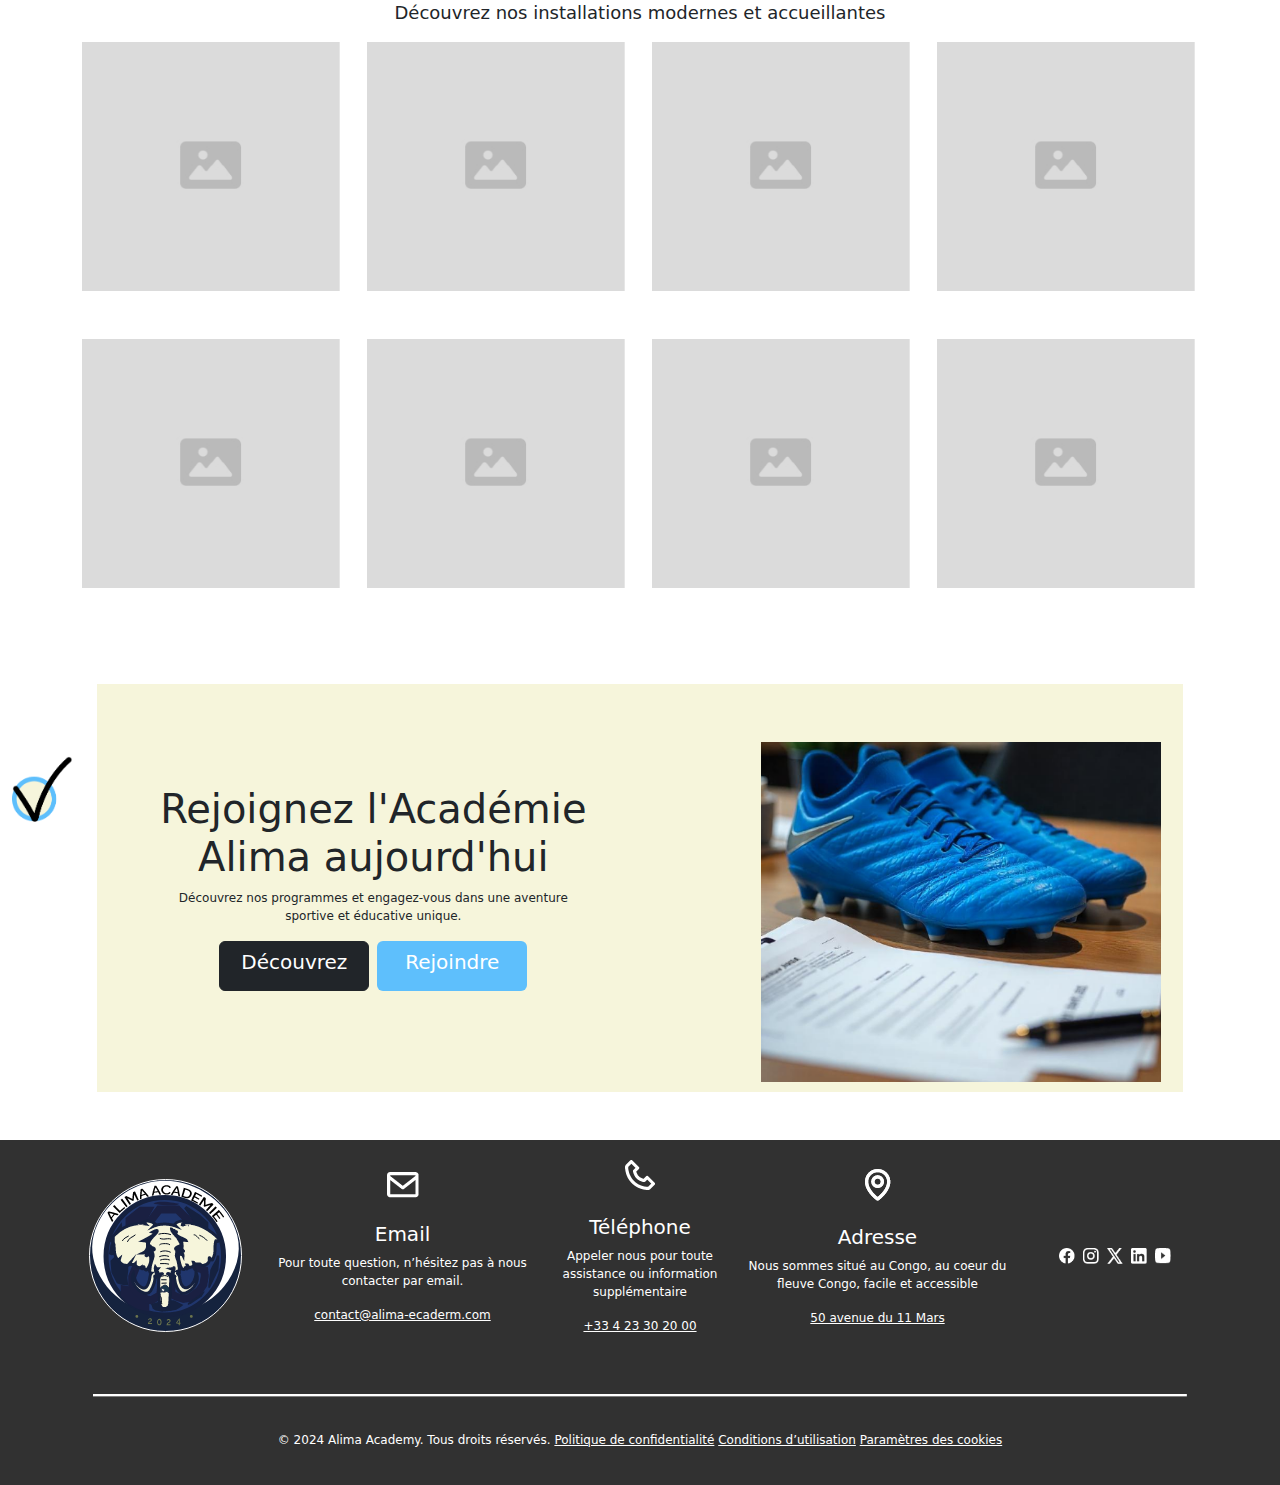
==== commit 90ab0f12: "first commit1" ====
--- a/acceuil.html
+++ b/acceuil.html
@@ -3,7 +3,7 @@
   <head>
     <meta charset="UTF-8" />
     <meta name="viewport" content="width=device-width, initial-scale=1.0" />
-    <title>Footer</title>
+    <title>ALIMA ACADEMIE| Acceuil</title>
     <link
       href="https://cdn.jsdelivr.net/npm/bootstrap@5.3.0/dist/css/bootstrap.min.css"
       rel="stylesheet"
@@ -120,7 +120,7 @@
 
           <!-- Paragraphe -->
           <p style="color: black">
-            <b>L'Académie Alima</b>, a vu le jour grâce à la vision de Blaise Matuidi, alliant sport et éducation, soutenu par la vision du Président de la République Congolaise, 
+            <b>L'Académie Alima</b>, alliant sport et éducation, soutenu par la vision du Président de la République Congolaise, 
             Chef du Gouvernement, Son Excellence <b>Denis Sassou-Nguesso</b>, de promotion de la jeunesse et de ses œuvres pour un Congo plus dynamique et émergent.
             
           </p>
@@ -145,7 +145,7 @@
     <section>
       <div class="row">
         <div class="col-md-12 p-5">
-          <img
+          <img style="width: 100%;"
             class="img-fluid"
             src="/assets/image/acceuil/devise.png"
             alt="Image d'accueil"
@@ -170,7 +170,7 @@
               class="img-fluid mb-4"
               alt="Blaise Matuidi"
             />
-            <h5>Blaise Matuidi</h5>
+            <h5>Mariam julie</h5>
             <p>Fondateur</p>
             <div class="mt-3">
               <p>
@@ -348,7 +348,7 @@
               class="img-fluid mb-4"
               alt="Blaise Matuidi"
             />
-            <h5>Blaise Matuidi</h5>
+            <h5>MALELA André</h5>
             <p>Fondateur</p>
             <div class="mt-3">
               <p>
